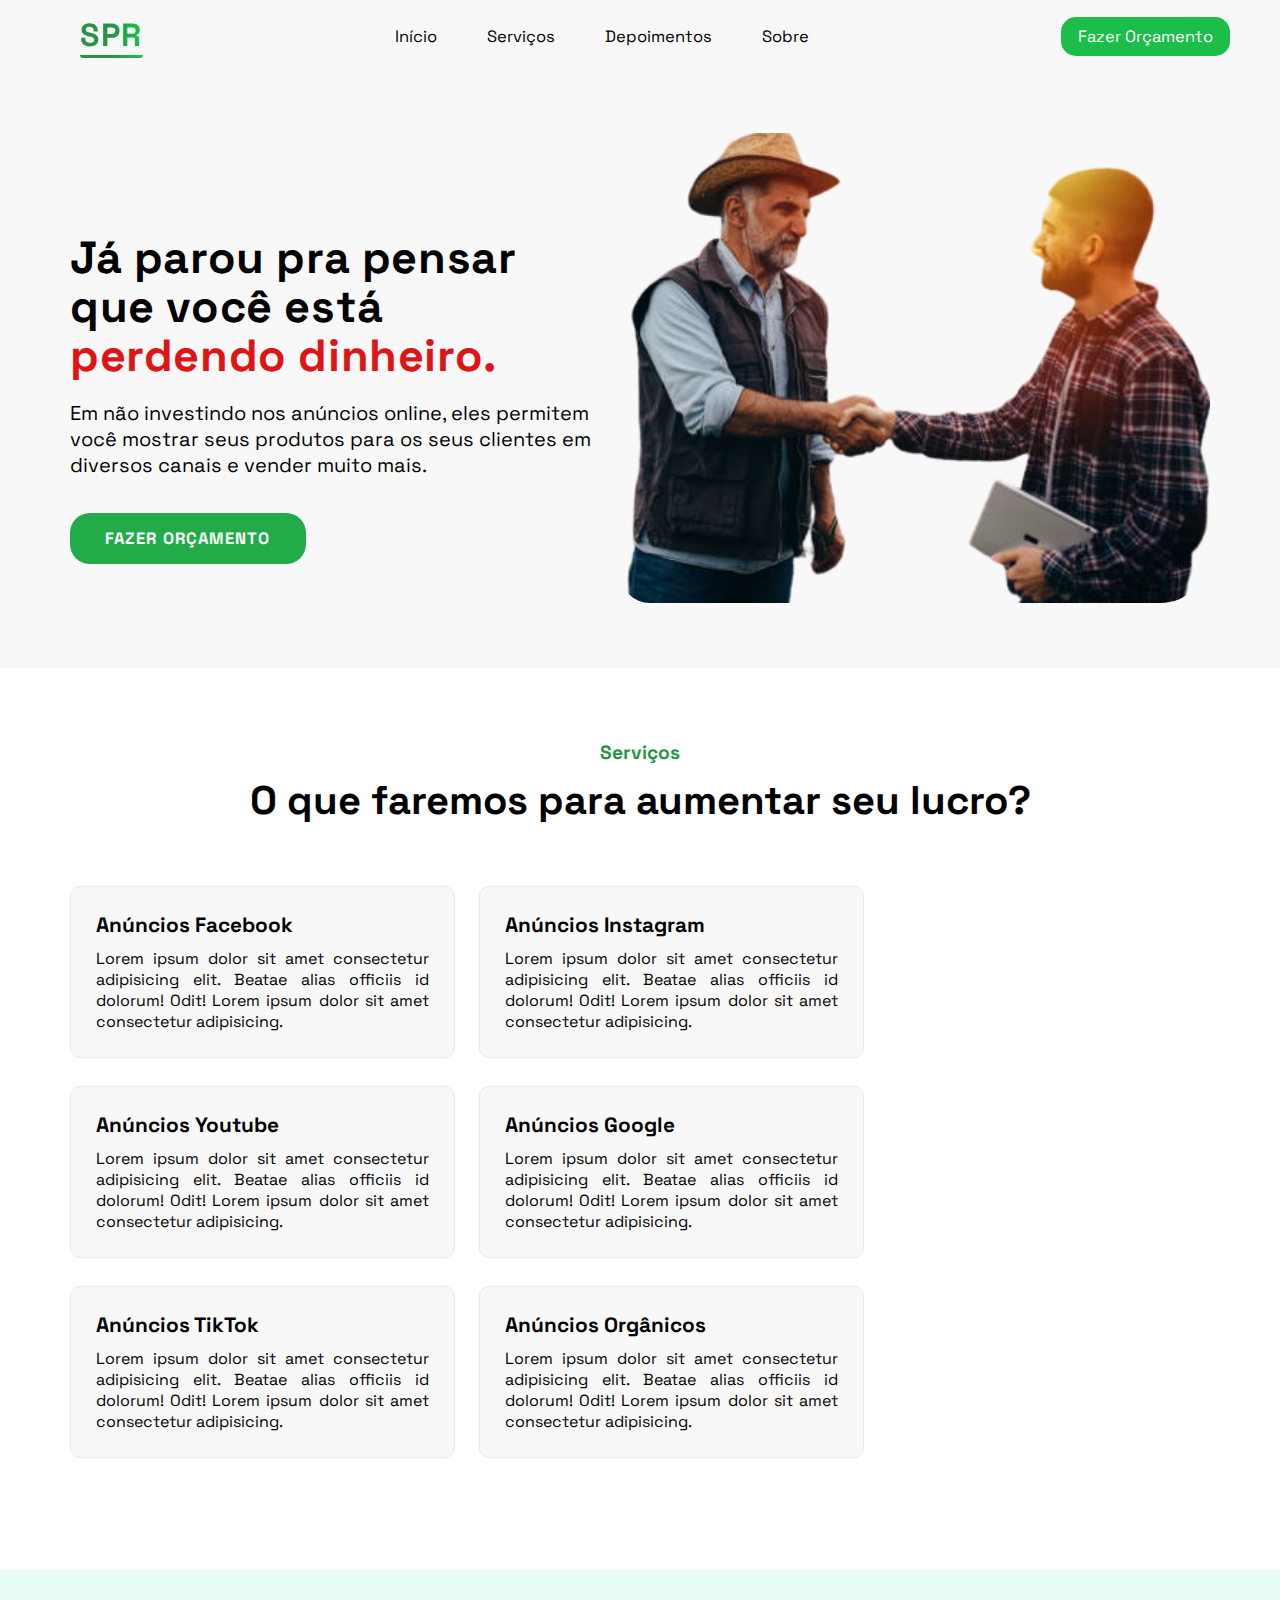
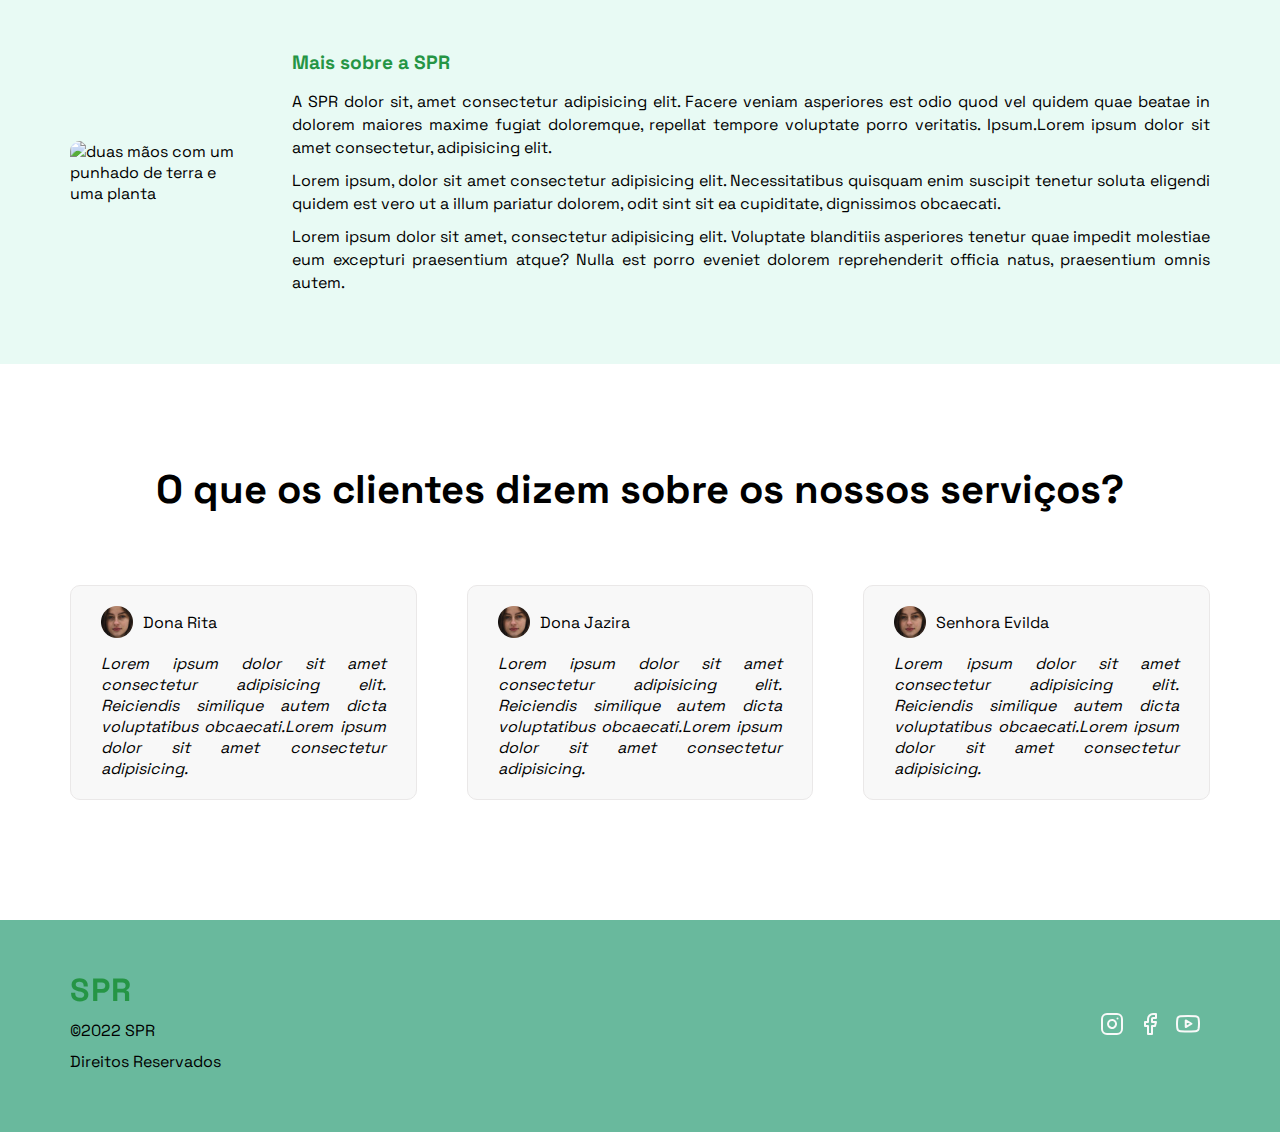
==== spr/scripts/index.html @ 758ec43a "pasta spr criada e todos os arquivos add" ====
<!DOCTYPE html>
<html lang="pt-br">
<head>
    <meta charset="UTF-8">
    <meta http-equiv="X-UA-Compatible" content="IE=edge">
    <meta name="viewport" content="width=device-width, initial-scale=1.0">
    <title>SPR</title>
    <!-- css -->
    <link rel="Stylesheet" href="/spr/css/styles.css" />
</head>
<body>
    <header class="header-container">
        <div class="logo-header">
            <h1 class="logo">SPR</h1>
        </div>
        <nav class="menu">
            <ul>
                <li>Início</li>
                <li>Serviços</li>
                <li>Depoimentos</li>
                <li>Sobre</li>
            </ul>
        </nav>
        <div class="button">
            <button class="btn-primary">Fazer Orçamento</button>
        </div>
    </header>
    <main class="main">
        <section class="hero container">
            <div class="hero-text">
                <h1>Já parou pra pensar que você está <strong>perdendo dinheiro.</strong></h1>
                <p>Em não investindo nos anúncios online, eles permitem você mostrar seus produtos para os seus clientes em diversos canais e vender muito mais.</p>
                <div class="button">
                    <button class="btn-hero">Fazer Orçamento</button>
                </div>
            </div>
            <div class="hero-image">
                <img src="/spr/images/rural.png" alt="dois homens apertando as mãos" />
            </div>
        </section>
        <section class="services container">
            <div class="services-title">
                <h1 class="title-service">Serviços</h1>
                <h2 class="subtitle-service">O que faremos para aumentar seu lucro?</h2>
            </div>
            <div class="cards-services">
                <div class="card"> 
                   <h2>Anúncios Facebook</h2>
                    <p>
                        Lorem ipsum dolor sit amet consectetur adipisicing elit. Beatae alias officiis id dolorum! Odit! Lorem ipsum dolor sit amet consectetur adipisicing.
                    </p>
                </div>
                <div class="card"> 
                    <h2>Anúncios Instagram</h2>
                     <p>
                         Lorem ipsum dolor sit amet consectetur adipisicing elit. Beatae alias officiis id dolorum! Odit! Lorem ipsum dolor sit amet consectetur adipisicing.
                     </p>
                 </div>
                 <div class="card"> 
                    <h2>Anúncios Youtube</h2>
                     <p>
                         Lorem ipsum dolor sit amet consectetur adipisicing elit. Beatae alias officiis id dolorum! Odit! Lorem ipsum dolor sit amet consectetur adipisicing.
                     </p>
                 </div>
                 <div class="card"> 
                    <h2>Anúncios Google</h2>
                     <p>
                         Lorem ipsum dolor sit amet consectetur adipisicing elit. Beatae alias officiis id dolorum! Odit! Lorem ipsum dolor sit amet consectetur adipisicing.
                     </p>
                 </div>
                 <div class="card"> 
                    <h2>Anúncios TikTok</h2>
                     <p>
                         Lorem ipsum dolor sit amet consectetur adipisicing elit. Beatae alias officiis id dolorum! Odit! Lorem ipsum dolor sit amet consectetur adipisicing.
                     </p>
                 </div>
                 <div class="card"> 
                    <h2>Anúncios Orgânicos</h2>
                     <p>
                         Lorem ipsum dolor sit amet consectetur adipisicing elit. Beatae alias officiis id dolorum! Odit! Lorem ipsum dolor sit amet consectetur adipisicing.
                     </p>
                 </div>
            </div>
        </section>
        <aside class="sobre-nos container">
            <div class="image-sobre-nos">
                <img src="https://agronota.com.br/wp-content/uploads/2022/06/agricultura-de-precisao.jpg" alt="duas mãos com um punhado de terra e uma planta" />
            </div>
            <div class="text-sobre-nos">
                <h1>Mais sobre a SPR</h1>
                <p>
                    A SPR dolor sit, amet consectetur adipisicing elit. Facere veniam asperiores est odio quod vel quidem quae beatae in dolorem maiores maxime fugiat doloremque, repellat tempore voluptate porro veritatis. Ipsum.Lorem ipsum dolor sit amet consectetur, adipisicing elit.
                </p>
                <p>
                    Lorem ipsum, dolor sit amet consectetur adipisicing elit. Necessitatibus quisquam enim suscipit tenetur soluta eligendi quidem est vero ut a illum pariatur dolorem, odit sint sit ea cupiditate, dignissimos obcaecati.
                </p>
                <p>
                    Lorem ipsum dolor sit amet, consectetur adipisicing elit. Voluptate blanditiis asperiores tenetur quae impedit molestiae eum excepturi praesentium atque? Nulla est porro eveniet dolorem reprehenderit officia natus, praesentium omnis autem.
                </p>
            </div>
        </aside>
        <aside class="depoimentos container">
            <div class="title-depoimento">
                <h1>O que os clientes dizem sobre os nossos serviços?</h1>
            </div>
            <div class="cards-depoimentos">
                <div class="card-depoimento">
                    <div class="avatar">
                        <img src="/spr/images/avatar.png" alt="foto de mulher" />
                        <p>Dona Rita</p>
                    </div>
                    <div class="message">
                        <p>
                            Lorem ipsum dolor sit amet consectetur adipisicing elit. Reiciendis similique autem dicta voluptatibus obcaecati.Lorem ipsum dolor sit amet consectetur adipisicing.
                        </p>
                    </div>
                </div>
                <div class="card-depoimento">
                    <div class="avatar">
                        <img src="/spr/images/avatar.png" alt="foto de mulher" />
                        <p>Dona Jazira</p>
                    </div>
                    <div class="message">
                        <p>
                            Lorem ipsum dolor sit amet consectetur adipisicing elit. Reiciendis similique autem dicta voluptatibus obcaecati.Lorem ipsum dolor sit amet consectetur adipisicing. 
                        </p>
                    </div>
                </div>
                <div class="card-depoimento">
                    <div class="avatar">
                        <img src="/spr/images/avatar.png" alt="foto de mulher" />
                        <p>Senhora Evilda</p>
                    </div>
                    <div class="message">
                        <p>
                            Lorem ipsum dolor sit amet consectetur adipisicing elit. Reiciendis similique autem dicta voluptatibus obcaecati.Lorem ipsum dolor sit amet consectetur adipisicing.
                        </p>
                    </div>
                </div>
            </div>
        </aside>
    </main>
    <footer class="footer container">
        <div id="text-footer">
            <h1 class="logo">SPR</h1>
            <p>&copy;2022 SPR</p>
            <p>Direitos Reservados</p>
        </div>
        <div id="icons">
            <svg width="24" height="24" viewBox="0 0 24 24" fill="none" xmlns="http://www.w3.org/2000/svg">
                <path d="M17 2H7C4.23858 2 2 4.23858 2 7V17C2 19.7614 4.23858 22 7 22H17C19.7614 22 22 19.7614 22 17V7C22 4.23858 19.7614 2 17 2Z" stroke="#F9F9F9" stroke-width="2" stroke-linecap="round" stroke-linejoin="round"/>
                <path d="M16 11.3701C16.1234 12.2023 15.9812 13.0523 15.5937 13.7991C15.2062 14.5459 14.5931 15.1515 13.8416 15.5297C13.0901 15.908 12.2384 16.0397 11.4077 15.906C10.5771 15.7723 9.80971 15.3801 9.21479 14.7852C8.61987 14.1903 8.22768 13.4229 8.09402 12.5923C7.96035 11.7616 8.09202 10.91 8.47028 10.1584C8.84854 9.40691 9.45414 8.7938 10.2009 8.4063C10.9477 8.0188 11.7977 7.87665 12.63 8.00006C13.4789 8.12594 14.2648 8.52152 14.8716 9.12836C15.4785 9.73521 15.8741 10.5211 16 11.3701Z" stroke="#F9F9F9" stroke-width="2" stroke-linecap="round" stroke-linejoin="round"/>
                <path d="M17.5 6.5H17.51" stroke="#F9F9F9" stroke-width="2" stroke-linecap="round" stroke-linejoin="round"/>
                </svg>
                <svg width="24" height="24" viewBox="0 0 24 24" fill="none" xmlns="http://www.w3.org/2000/svg">
                    <path d="M18 2H15C13.6739 2 12.4021 2.52678 11.4645 3.46447C10.5268 4.40215 10 5.67392 10 7V10H7V14H10V22H14V14H17L18 10H14V7C14 6.73478 14.1054 6.48043 14.2929 6.29289C14.4804 6.10536 14.7348 6 15 6H18V2Z" stroke="#F9F9F9" stroke-width="2" stroke-linecap="round" stroke-linejoin="round"/>
                    </svg>
                    <svg width="24" height="24" viewBox="0 0 24 24" fill="none" xmlns="http://www.w3.org/2000/svg">
                        <path d="M22.54 6.42C22.4212 5.94541 22.1792 5.51057 21.8386 5.15941C21.498 4.80824 21.0707 4.55318 20.6 4.42C18.88 4 12 4 12 4C12 4 5.11996 4 3.39996 4.46C2.92921 4.59318 2.50194 4.84824 2.16131 5.19941C1.82068 5.55057 1.57875 5.98541 1.45996 6.46C1.14518 8.20556 0.991197 9.97631 0.999961 11.75C0.988741 13.537 1.14273 15.3213 1.45996 17.08C1.59092 17.5398 1.83827 17.9581 2.17811 18.2945C2.51794 18.6308 2.93878 18.8738 3.39996 19C5.11996 19.46 12 19.46 12 19.46C12 19.46 18.88 19.46 20.6 19C21.0707 18.8668 21.498 18.6118 21.8386 18.2606C22.1792 17.9094 22.4212 17.4746 22.54 17C22.8523 15.2676 23.0063 13.5103 23 11.75C23.0112 9.96295 22.8572 8.1787 22.54 6.42Z" stroke="#F9F9F9" stroke-width="2" stroke-linecap="round" stroke-linejoin="round"/>
                        <path d="M9.75 15.02L15.5 11.75L9.75 8.47998V15.02Z" stroke="#F9F9F9" stroke-width="2" stroke-linecap="round" stroke-linejoin="round"/>
                        </svg>
                        
                                    
        </div>
    </footer>
</body>
</html>
---- spr/css/styles.css ----
/* font google */
@import url('https://fonts.googleapis.com/css2?family=Space+Grotesk:wght@400;700&display=swap');
* {
    padding: 0;
    margin: 0;
    box-sizing: border-box;
}
:root {
    --logo-color: linear-gradient(to right,#259545 50%,#18c549);
    --color-primary:#f7f7f7e7;
    --color-secondary:#259545;
    --color-tertiary:#000000;
    --color-white:#ffffff;
    --color-strong:#de1515;
    --color-btn:#22ab49;
    --color-btn-hover: #1abe49;
    --bg-sobre-nos:#ccf4e674;
    --font: 'Space Grotesk', Arial, Helvetica, sans-serif;
}
/* genéricos */
button {
    padding: 9px 17px;
    font-family: var(--font);
    font-size: 16.5px;
    background-color: var(--color-btn-hover);
    color: var(--color-white);
    text-align: center;
}
.btn-primary {
    transition: 0.4s;
    border: none;
    border-radius: 15px;

}
.btn-primary:hover {
    border: 1px solid var(--color-primary);
    border-radius: 16px;
    background-color: var(--color-btn);
}
.btn-hero {
    transition: 0.3s;
    padding: 15px 35px;
    text-transform: uppercase;
    letter-spacing: 1.1px;
    background-color: var(--color-btn);
    font-weight: 700;
    border: none;
    border-radius: 20px;
}
.btn-hero:hover {
    background-color: var(--color-btn-hover);
}
.container {
    padding: 0 70px 0 70px;
}
body {
    font-family: var(--font);
}
header {
    display: flex;
    justify-content: space-between;
    align-items: center;
    padding: 15px 50px 25px 80px;
    background-color: var(--color-primary);
}
.logo {
    letter-spacing: 1.5px;
    background-image: var(--logo-color);
    background-clip: text;
    -webkit-background-clip: text;
    color: transparent;
}
header > .logo-header::after {
    content: "";
    display: block;
    height: 3px;
    width: 100%;
    background-image: var(--logo-color);
    border-radius: 0 0 4rem 4rem;
}
header nav > ul {
    display: flex;
    gap: 50px;
    list-style: none;
}
header nav > ul > li {
    font-size: 16.5px;
}
/* main */
section.hero {
    display: flex;
    background-color: var(--color-primary); 
    margin-bottom: 4.5rem;
    padding-bottom: 60px;
}
.hero-text {
    padding: 150px 0 0 0;
    margin-right: 15px;
}
.hero-text > h1{
   font-size: 45px;
   letter-spacing: 0.6px;
   line-height: 49px;
   margin-bottom: 20px;
}
.hero-text > h1 > strong {
    color: var(--color-strong);
}
.hero-text > p {
    font-size: 20px;
    margin-bottom: 35px;
}  
.hero-image {
    padding-top: 50px;
    margin-left: 10px;
}
.hero-image > img {
    max-width: 900px;
    min-width: 590px;  
    border-bottom-left-radius: 30px;
    border-bottom-right-radius: 50px;
}
/* services */
section.services {
    
}
.services-title > .title-service {
    text-align: center;
    font-size: 1.2rem;
    color: var(--color-secondary);
}
.services-title > .subtitle-service {
    text-align: center;
    font-size: 40px;
    margin-top: 10px;
}
.cards-services {
    display: flex;
    flex-wrap: wrap;
    row-gap: 28px;
    column-gap: 24px;
    margin-top: 60px;
}
.cards-services > .card {
    height: auto;
    width: 385px;
    border: 1px solid rgb(234, 232, 232);
    border-radius: 10px;
    background-color: var(--color-primary);
    padding: 25px;
}
.card > h2 {
    font-size: 1.3rem;
    margin-bottom: 10px;

}
.card > p {
    text-align: justify;
}
/* aside */
aside.sobre-nos {
    margin-top: 7rem;
    background-color: var(--bg-sobre-nos);
    display: flex;
    align-items: center;
    padding-top: 80px;
    padding-bottom: 70px;
    margin-bottom: 100px;
}
.image-sobre-nos {
    padding-right: 20px;
}
.image-sobre-nos > img {
    width: 700px;
    height: 410px;
    border-radius: 10px;
}
.text-sobre-nos {
    margin-left: 20px;
   
}
.text-sobre-nos > h1 {
    font-size: 1.2rem;
    color: var(--color-secondary);
    margin-bottom: 15px;
}
.text-sobre-nos > p {
    text-align: justify;
    margin-top: 10px;
    line-height: 23px;
}
/* depoimentos */
aside.depoimentos {
    margin-bottom: 120px;
}
aside.depoimentos > .cards-depoimentos{
    display: flex;
    gap: 50px;
}
.title-depoimento > h1 {
    font-size: 40px;
    text-align: center;
    margin-bottom: 70px;
}
.card-depoimento {
    width: 450px;
    height: auto;
    border: 1px solid rgb(234, 232, 232);
    border-radius: 10px;
    background-color: var(--color-primary);
    padding: 20px 30px;
    
}
.card-depoimento > .avatar {
    display: flex;
    align-items: center;
    gap: 10px;
    margin-bottom: 15px;
}
.card-depoimento > .message > p {
   text-align: justify;
   font-style: italic;

}
footer.footer {
    background-color:#69B99D;
    height: auto;
    padding: 50px 70px;
    display: flex;
    justify-content: space-between;
    align-items: center;
}
#text-footer > p {
    margin: 10px 0 10px 0;
}
#icons > svg {
    margin-right: 10px;
}
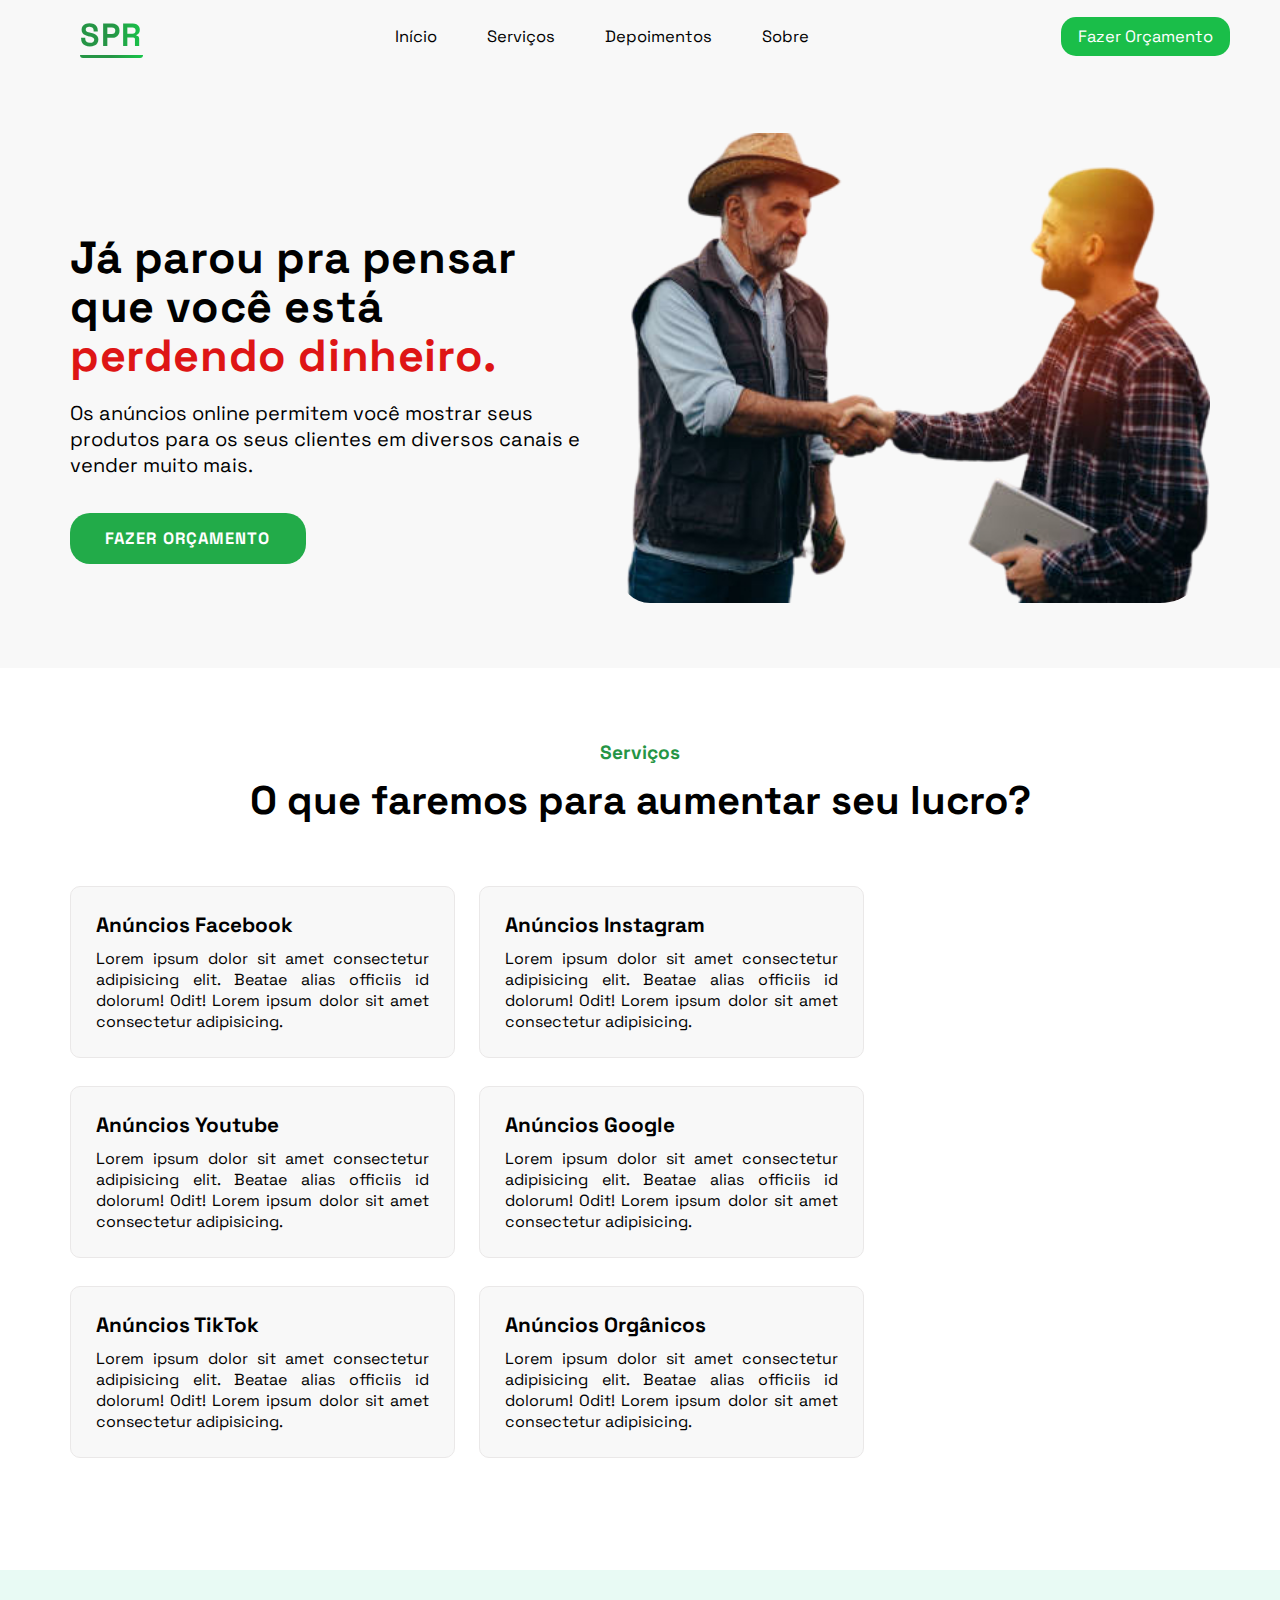
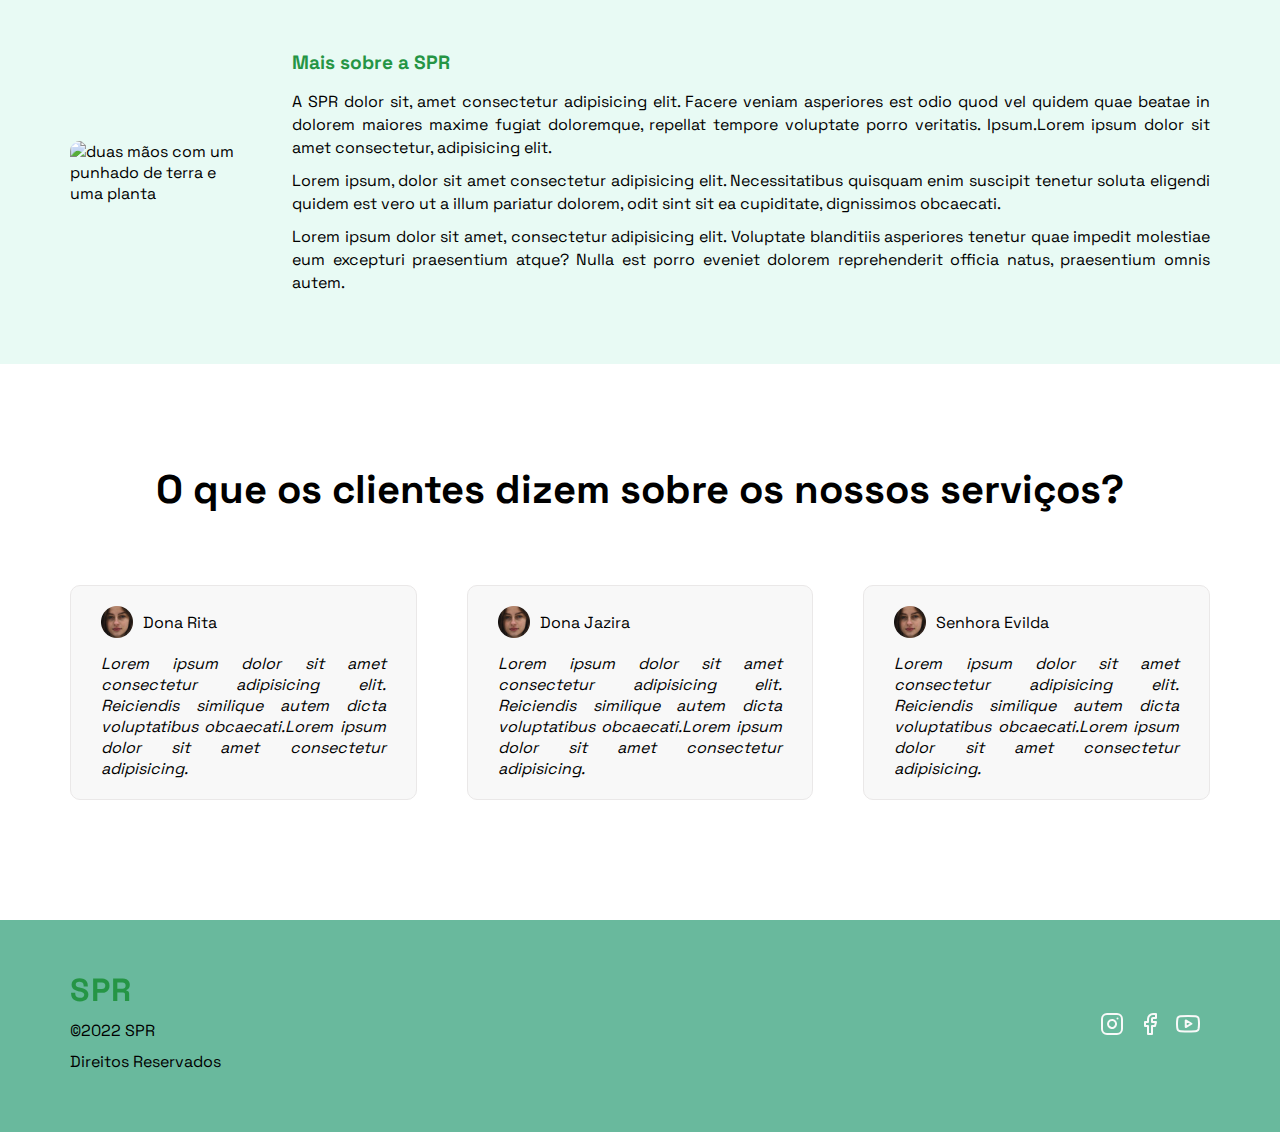
==== commit e9b29051: "Update index.html" ====
--- a/spr/scripts/index.html
+++ b/spr/scripts/index.html
@@ -6,7 +6,7 @@
     <meta name="viewport" content="width=device-width, initial-scale=1.0">
     <title>SPR</title>
     <!-- css -->
-    <link rel="Stylesheet" href="/spr/css/styles.css" />
+    <link rel="Stylesheet" href="styles.css" />
 </head>
 <body>
     <header class="header-container">
@@ -29,13 +29,13 @@
         <section class="hero container">
             <div class="hero-text">
                 <h1>Já parou pra pensar que você está <strong>perdendo dinheiro.</strong></h1>
-                <p>Em não investindo nos anúncios online, eles permitem você mostrar seus produtos para os seus clientes em diversos canais e vender muito mais.</p>
+                <p>Os anúncios online permitem você mostrar seus produtos para os seus clientes em diversos canais e vender muito mais.</p>
                 <div class="button">
                     <button class="btn-hero">Fazer Orçamento</button>
                 </div>
             </div>
             <div class="hero-image">
-                <img src="/spr/images/rural.png" alt="dois homens apertando as mãos" />
+                <img src="rural.png" alt="dois homens apertando as mãos" />
             </div>
         </section>
         <section class="services container">
@@ -106,7 +106,7 @@
             <div class="cards-depoimentos">
                 <div class="card-depoimento">
                     <div class="avatar">
-                        <img src="/spr/images/avatar.png" alt="foto de mulher" />
+                        <img src="avatar.png" alt="foto de mulher" />
                         <p>Dona Rita</p>
                     </div>
                     <div class="message">
@@ -117,7 +117,7 @@
                 </div>
                 <div class="card-depoimento">
                     <div class="avatar">
-                        <img src="/spr/images/avatar.png" alt="foto de mulher" />
+                        <img src="avatar.png" alt="foto de mulher" />
                         <p>Dona Jazira</p>
                     </div>
                     <div class="message">
@@ -128,7 +128,7 @@
                 </div>
                 <div class="card-depoimento">
                     <div class="avatar">
-                        <img src="/spr/images/avatar.png" alt="foto de mulher" />
+                        <img src="avatar.png" alt="foto de mulher" />
                         <p>Senhora Evilda</p>
                     </div>
                     <div class="message">
@@ -164,4 +164,4 @@
         </div>
     </footer>
 </body>
-</html>+</html>
--- a/spr/scripts/styles.css
+++ b/spr/scripts/styles.css
@@ -0,0 +1,238 @@
+/* font google */
+@import url('https://fonts.googleapis.com/css2?family=Space+Grotesk:wght@400;700&display=swap');
+* {
+    padding: 0;
+    margin: 0;
+    box-sizing: border-box;
+}
+:root {
+    --logo-color: linear-gradient(to right,#259545 50%,#18c549);
+    --color-primary:#f7f7f7e7;
+    --color-secondary:#259545;
+    --color-tertiary:#000000;
+    --color-white:#ffffff;
+    --color-strong:#de1515;
+    --color-btn:#22ab49;
+    --color-btn-hover: #1abe49;
+    --bg-sobre-nos:#ccf4e674;
+    --font: 'Space Grotesk', Arial, Helvetica, sans-serif;
+}
+/* genéricos */
+button {
+    padding: 9px 17px;
+    font-family: var(--font);
+    font-size: 16.5px;
+    background-color: var(--color-btn-hover);
+    color: var(--color-white);
+    text-align: center;
+}
+.btn-primary {
+    transition: 0.4s;
+    border: none;
+    border-radius: 15px;
+
+}
+.btn-primary:hover {
+    border: 1px solid var(--color-primary);
+    border-radius: 16px;
+    background-color: var(--color-btn);
+}
+.btn-hero {
+    transition: 0.3s;
+    padding: 15px 35px;
+    text-transform: uppercase;
+    letter-spacing: 1.1px;
+    background-color: var(--color-btn);
+    font-weight: 700;
+    border: none;
+    border-radius: 20px;
+}
+.btn-hero:hover {
+    background-color: var(--color-btn-hover);
+}
+.container {
+    padding: 0 70px 0 70px;
+}
+body {
+    font-family: var(--font);
+}
+header {
+    display: flex;
+    justify-content: space-between;
+    align-items: center;
+    padding: 15px 50px 25px 80px;
+    background-color: var(--color-primary);
+}
+.logo {
+    letter-spacing: 1.5px;
+    background-image: var(--logo-color);
+    background-clip: text;
+    -webkit-background-clip: text;
+    color: transparent;
+}
+header > .logo-header::after {
+    content: "";
+    display: block;
+    height: 3px;
+    width: 100%;
+    background-image: var(--logo-color);
+    border-radius: 0 0 4rem 4rem;
+}
+header nav > ul {
+    display: flex;
+    gap: 50px;
+    list-style: none;
+}
+header nav > ul > li {
+    font-size: 16.5px;
+}
+/* main */
+section.hero {
+    display: flex;
+    background-color: var(--color-primary); 
+    margin-bottom: 4.5rem;
+    padding-bottom: 60px;
+}
+.hero-text {
+    padding: 150px 0 0 0;
+    margin-right: 15px;
+}
+.hero-text > h1{
+   font-size: 45px;
+   letter-spacing: 0.6px;
+   line-height: 49px;
+   margin-bottom: 20px;
+}
+.hero-text > h1 > strong {
+    color: var(--color-strong);
+}
+.hero-text > p {
+    font-size: 20px;
+    margin-bottom: 35px;
+}  
+.hero-image {
+    padding-top: 50px;
+    margin-left: 10px;
+}
+.hero-image > img {
+    max-width: 900px;
+    min-width: 590px;  
+    border-bottom-left-radius: 30px;
+    border-bottom-right-radius: 50px;
+}
+/* services */
+section.services {
+    
+}
+.services-title > .title-service {
+    text-align: center;
+    font-size: 1.2rem;
+    color: var(--color-secondary);
+}
+.services-title > .subtitle-service {
+    text-align: center;
+    font-size: 40px;
+    margin-top: 10px;
+}
+.cards-services {
+    display: flex;
+    flex-wrap: wrap;
+    row-gap: 28px;
+    column-gap: 24px;
+    margin-top: 60px;
+}
+.cards-services > .card {
+    height: auto;
+    width: 385px;
+    border: 1px solid rgb(234, 232, 232);
+    border-radius: 10px;
+    background-color: var(--color-primary);
+    padding: 25px;
+}
+.card > h2 {
+    font-size: 1.3rem;
+    margin-bottom: 10px;
+
+}
+.card > p {
+    text-align: justify;
+}
+/* aside */
+aside.sobre-nos {
+    margin-top: 7rem;
+    background-color: var(--bg-sobre-nos);
+    display: flex;
+    align-items: center;
+    padding-top: 80px;
+    padding-bottom: 70px;
+    margin-bottom: 100px;
+}
+.image-sobre-nos {
+    padding-right: 20px;
+}
+.image-sobre-nos > img {
+    width: 700px;
+    height: 410px;
+    border-radius: 10px;
+}
+.text-sobre-nos {
+    margin-left: 20px;
+   
+}
+.text-sobre-nos > h1 {
+    font-size: 1.2rem;
+    color: var(--color-secondary);
+    margin-bottom: 15px;
+}
+.text-sobre-nos > p {
+    text-align: justify;
+    margin-top: 10px;
+    line-height: 23px;
+}
+/* depoimentos */
+aside.depoimentos {
+    margin-bottom: 120px;
+}
+aside.depoimentos > .cards-depoimentos{
+    display: flex;
+    gap: 50px;
+}
+.title-depoimento > h1 {
+    font-size: 40px;
+    text-align: center;
+    margin-bottom: 70px;
+}
+.card-depoimento {
+    width: 450px;
+    height: auto;
+    border: 1px solid rgb(234, 232, 232);
+    border-radius: 10px;
+    background-color: var(--color-primary);
+    padding: 20px 30px;
+    
+}
+.card-depoimento > .avatar {
+    display: flex;
+    align-items: center;
+    gap: 10px;
+    margin-bottom: 15px;
+}
+.card-depoimento > .message > p {
+   text-align: justify;
+   font-style: italic;
+
+}
+footer.footer {
+    background-color:#69B99D;
+    height: auto;
+    padding: 50px 70px;
+    display: flex;
+    justify-content: space-between;
+    align-items: center;
+}
+#text-footer > p {
+    margin: 10px 0 10px 0;
+}
+#icons > svg {
+    margin-right: 10px;
+}
